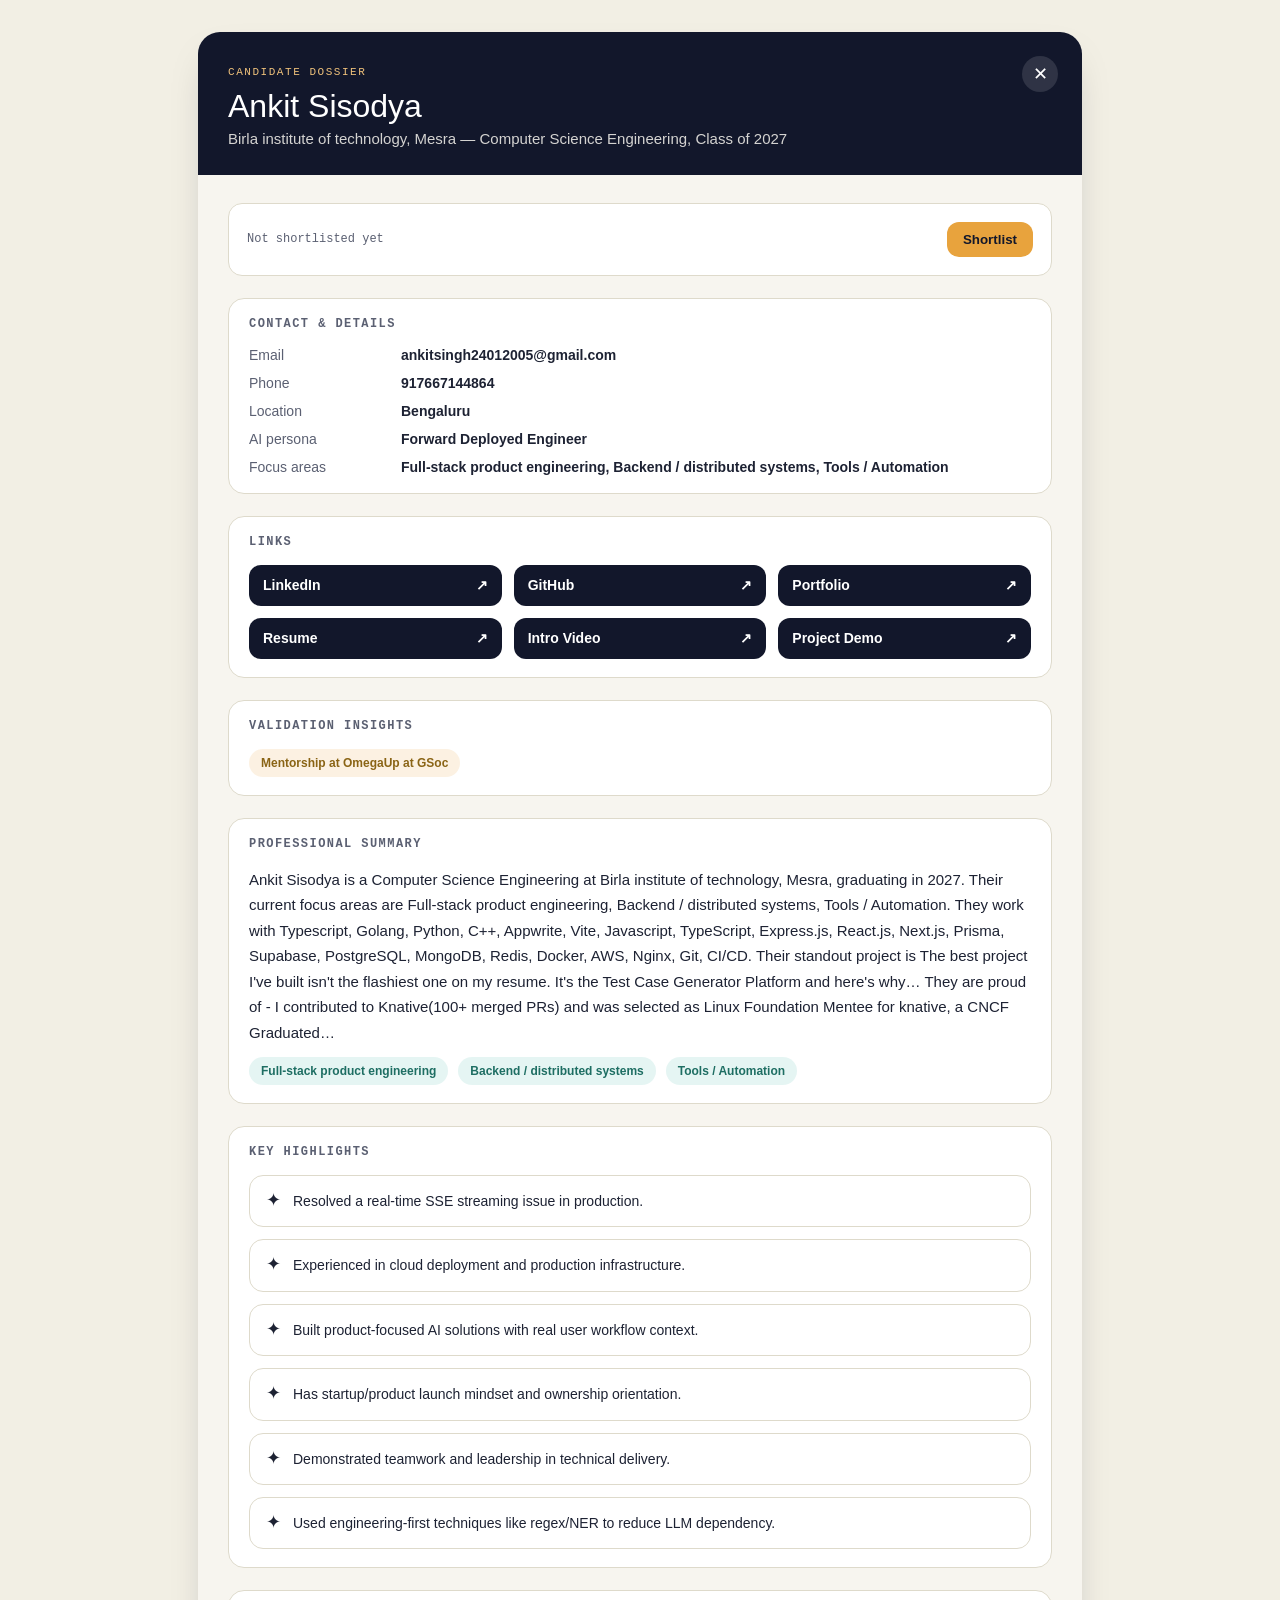
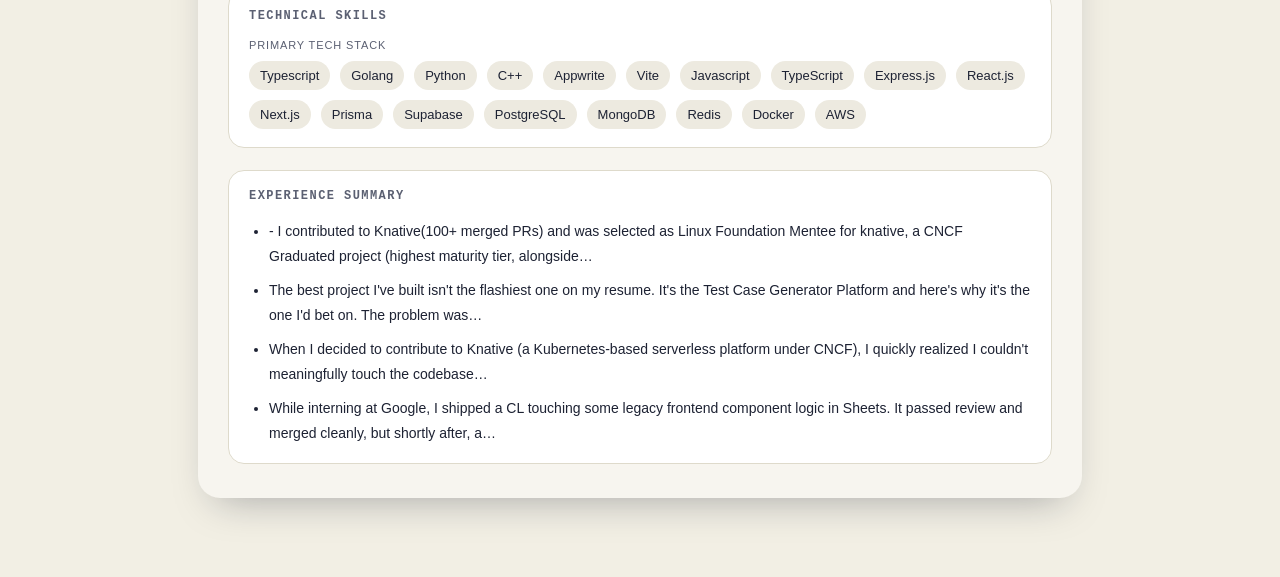
==== candidate-dossier-ankit-sisodya.html @ 75909a54 "initial commit" ====
<!DOCTYPE html>
<html lang="en">
<head>
  <meta charset="UTF-8">
  <meta name="viewport" content="width=device-width, initial-scale=1.0">
  <title>Candidate Dossier — Ankit Sisodya</title>
  <style>
    :root{--navy:#12172B;--amber:#E8A33D;--amber-dark:#C97F1C;--paper:#F7F5EF;--paper-dim:#EDEAE0;--ink:#1D2233;--ink-soft:#5B6072;--line:#DEDACB;--shadow:0 18px 40px -18px rgba(18,23,43,0.35);}
    *{box-sizing:border-box;}body{margin:0;font-family:Inter,sans-serif;background:#f2efe4;color:var(--ink);} .page{max-width:920px;margin:32px auto;padding:0 18px 48px;} .dossier{background:var(--paper);border-radius:22px;overflow:hidden;box-shadow:var(--shadow);} .dossier-head{background:var(--navy);color:#fff;padding:34px 30px 28px;position:relative;} .dossier-eyebrow{margin:0 0 12px;font-family:JetBrains Mono,monospace;font-size:11px;letter-spacing:0.14em;text-transform:uppercase;color:#F0C27B;} .dossier-name{margin:0;font-family:Space Grotesk,sans-serif;font-size:32px;line-height:1.05;} .dossier-uni{margin:6px 0 0;font-size:15px;color:rgba(247,245,239,0.85);} .dossier-close{position:absolute;top:24px;right:24px;width:36px;height:36px;border-radius:50%;border:none;background:rgba(255,255,255,0.12);color:#fff;font-size:18px;cursor:pointer;} .dossier-body{padding:28px 30px 34px;display:grid;gap:22px;} .dossier-shortlist-box{background:#fff;border:1px solid var(--line);border-radius:14px;padding:18px;display:flex;flex-wrap:wrap;align-items:center;justify-content:space-between;gap:12px;} .dossier-shortlist-top{display:flex;align-items:center;gap:12px;flex-wrap:wrap;} .mono{font-family:JetBrains Mono,monospace;color:var(--ink-soft);font-size:12px;} .shortlist-btn{padding:10px 16px;border:none;border-radius:12px;cursor:pointer;background:var(--amber);color:var(--navy);font-weight:700;transition:transform .15s ease;} .shortlist-btn:hover{transform:translateY(-1px);background:var(--amber-dark);} .companies-list{font-size:13px;color:var(--ink-soft);} .field-group{background:#fff;border:1px solid var(--line);border-radius:16px;padding:18px 20px;} .field-group h3{margin:0 0 16px;font-family:JetBrains Mono,monospace;font-size:12px;letter-spacing:.12em;text-transform:uppercase;color:var(--ink-soft);} .contact-rows{display:grid;gap:12px;} .contact-row{display:flex;gap:12px;flex-wrap:wrap;font-size:14px;} .contact-row .k{color:var(--ink-soft);min-width:140px;flex:0 0 auto;} .contact-row .v{font-weight:600;word-break:break-word;} .link-buttons{display:grid;gap:12px;grid-template-columns:repeat(auto-fit,minmax(200px,1fr));} .link-btn{display:inline-flex;align-items:center;justify-content:space-between;padding:12px 14px;border-radius:12px;background:var(--navy);color:#fff;text-decoration:none;font-weight:600;font-size:14px;} .link-btn .arrow{margin-left:8px;font-family:JetBrains Mono,monospace;} .tag-row{display:flex;flex-wrap:wrap;gap:10px;} .tag-chip{display:inline-flex;align-items:center;padding:7px 12px;border-radius:999px;font-size:12px;font-weight:600;} .focus-chip{background:rgba(47,168,154,0.12);color:#1E6E63;} .insight-chip{background:rgba(232,163,61,0.15);color:#8A6415;} .summary-text{margin:0;font-size:15px;line-height:1.7;color:var(--ink);} .highlight-list{display:grid;gap:12px;} .highlight-item{display:flex;gap:12px;align-items:flex-start;background:#fff;border:1px solid var(--line);border-radius:14px;padding:14px 16px;} .highlight-icon{font-size:18px;line-height:1.2;flex:0 0 auto;} .highlight-text{font-size:14px;line-height:1.6;} .skill-groups{display:grid;gap:14px;} .skill-group-label{display:block;margin-bottom:10px;font-size:11px;letter-spacing:.08em;text-transform:uppercase;color:var(--ink-soft);} .skill-chips{display:flex;flex-wrap:wrap;gap:10px;} .skill-chip{display:inline-flex;padding:7px 11px;border-radius:999px;background:var(--paper-dim);color:var(--ink);font-size:13px;} .experience-list{margin:0;padding-left:20px;display:grid;gap:10px;} .experience-list li{font-size:14px;line-height:1.75;} @media(max-width:760px){.dossier-body{padding:24px 18px 28px;}.contact-row{flex-direction:column;}}
  </style>
</head>
<body>
  <div class="page">
    <div class="dossier">
      <div class="dossier-head">
        <button class="dossier-close" aria-label="Close">✕</button>
        <p class="dossier-eyebrow">Candidate Dossier</p>
        <p class="dossier-name">Ankit Sisodya</p>
        <p class="dossier-uni">Birla institute of technology, Mesra — Computer Science Engineering, Class of 2027</p>
      </div>
      <div class="dossier-body">
        <div class="dossier-shortlist-box">
          <div class="dossier-shortlist-top"><span class="mono">Not shortlisted yet</span></div>
          <button class="shortlist-btn">Shortlist</button>
        </div>
        <div class="field-group">
          <h3>Contact & Details</h3>
          <div class="contact-rows">
            <div class="contact-row"><span class="k">Email</span><span class="v">ankitsingh24012005@gmail.com</span></div><div class="contact-row"><span class="k">Phone</span><span class="v">917667144864</span></div><div class="contact-row"><span class="k">Location</span><span class="v">Bengaluru</span></div><div class="contact-row"><span class="k">AI persona</span><span class="v">Forward Deployed Engineer</span></div><div class="contact-row"><span class="k">Focus areas</span><span class="v">Full-stack product engineering, Backend / distributed systems, Tools / Automation</span></div>
          </div>
        </div>
        <div class="field-group"><h3>Links</h3><div class="link-buttons"><a class="link-btn" href="https://www.linkedin.com/in/ankitsisodya/" target="_blank" rel="noopener noreferrer">LinkedIn <span class="arrow">↗</span></a><a class="link-btn" href="https://github.com/Ankitsinghsisodya" target="_blank" rel="noopener noreferrer">GitHub <span class="arrow">↗</span></a><a class="link-btn" href="https://gsoc-espionage.vercel.app/" target="_blank" rel="noopener noreferrer">Portfolio <span class="arrow">↗</span></a><a class="link-btn" href="https://drive.google.com/file/d/17nsuQmwnG-FZNcWGhAJ-VehEWinyuTfQ/view" target="_blank" rel="noopener noreferrer">Resume <span class="arrow">↗</span></a><a class="link-btn" href="https://drive.google.com/file/d/1cIO8E9qmNXMyXBC9x05oOVDGv3afHLpD/view?usp=sharing" target="_blank" rel="noopener noreferrer">Intro Video <span class="arrow">↗</span></a><a class="link-btn" href="http://gsoc.app/" target="_blank" rel="noopener noreferrer">Project Demo <span class="arrow">↗</span></a></div></div>
        <div class="field-group"><h3>Validation Insights</h3><div class="tag-row"><span class="tag-chip insight-chip">Mentorship at OmegaUp at GSoc</span></div></div>
        <div class="field-group"><h3>Professional Summary</h3><p class="summary-text">Ankit Sisodya is a Computer Science Engineering at Birla institute of technology, Mesra, graduating in 2027. Their current focus areas are Full-stack product engineering, Backend / distributed systems, Tools / Automation. They work with Typescript, Golang, Python, C++, Appwrite, Vite, Javascript, TypeScript, Express.js, React.js, Next.js, Prisma, Supabase, PostgreSQL, MongoDB, Redis, Docker, AWS, Nginx, Git, CI/CD. Their standout project is The best project I've built isn't the flashiest one on my resume. It's the Test Case Generator Platform and here's why… They are proud of - I contributed to Knative(100+ merged PRs) and was selected as Linux Foundation Mentee for knative, a CNCF Graduated…</p><div class="tag-row" style="margin-top:12px;"><span class="tag-chip focus-chip">Full-stack product engineering</span><span class="tag-chip focus-chip">Backend / distributed systems</span><span class="tag-chip focus-chip">Tools / Automation</span></div></div>
        <div class="field-group"><h3>Key Highlights</h3><div class="highlight-list"><div class="highlight-item"><span class="highlight-icon">✦</span><span class="highlight-text">Resolved a real-time SSE streaming issue in production.</span></div><div class="highlight-item"><span class="highlight-icon">✦</span><span class="highlight-text">Experienced in cloud deployment and production infrastructure.</span></div><div class="highlight-item"><span class="highlight-icon">✦</span><span class="highlight-text">Built product-focused AI solutions with real user workflow context.</span></div><div class="highlight-item"><span class="highlight-icon">✦</span><span class="highlight-text">Has startup/product launch mindset and ownership orientation.</span></div><div class="highlight-item"><span class="highlight-icon">✦</span><span class="highlight-text">Demonstrated teamwork and leadership in technical delivery.</span></div><div class="highlight-item"><span class="highlight-icon">✦</span><span class="highlight-text">Used engineering-first techniques like regex/NER to reduce LLM dependency.</span></div></div></div>
        <div class="field-group"><h3>Technical Skills</h3><div class="skill-groups"><div><span class="skill-group-label">Primary tech stack</span><div class="skill-chips"><span class="skill-chip">Typescript</span><span class="skill-chip">Golang</span><span class="skill-chip">Python</span><span class="skill-chip">C++</span><span class="skill-chip">Appwrite</span><span class="skill-chip">Vite</span><span class="skill-chip">Javascript</span><span class="skill-chip">TypeScript</span><span class="skill-chip">Express.js</span><span class="skill-chip">React.js</span><span class="skill-chip">Next.js</span><span class="skill-chip">Prisma</span><span class="skill-chip">Supabase</span><span class="skill-chip">PostgreSQL</span><span class="skill-chip">MongoDB</span><span class="skill-chip">Redis</span><span class="skill-chip">Docker</span><span class="skill-chip">AWS</span></div></div></div></div>
        <div class="field-group"><h3>Experience Summary</h3><ul class="experience-list"><li>- I contributed to Knative(100+ merged PRs) and was selected as Linux Foundation Mentee for knative, a CNCF Graduated project (highest maturity tier, alongside…</li><li>The best project I've built isn't the flashiest one on my resume. It's the Test Case Generator Platform and here's why it's the one I'd bet on. The problem was…</li><li>When I decided to contribute to Knative (a Kubernetes-based serverless platform under CNCF), I quickly realized I couldn't meaningfully touch the codebase…</li><li>While interning at Google, I shipped a CL touching some legacy frontend component logic in Sheets. It passed review and merged cleanly, but shortly after, a…</li></ul></div>
      </div>
    </div>
  </div>
</body>
</html>
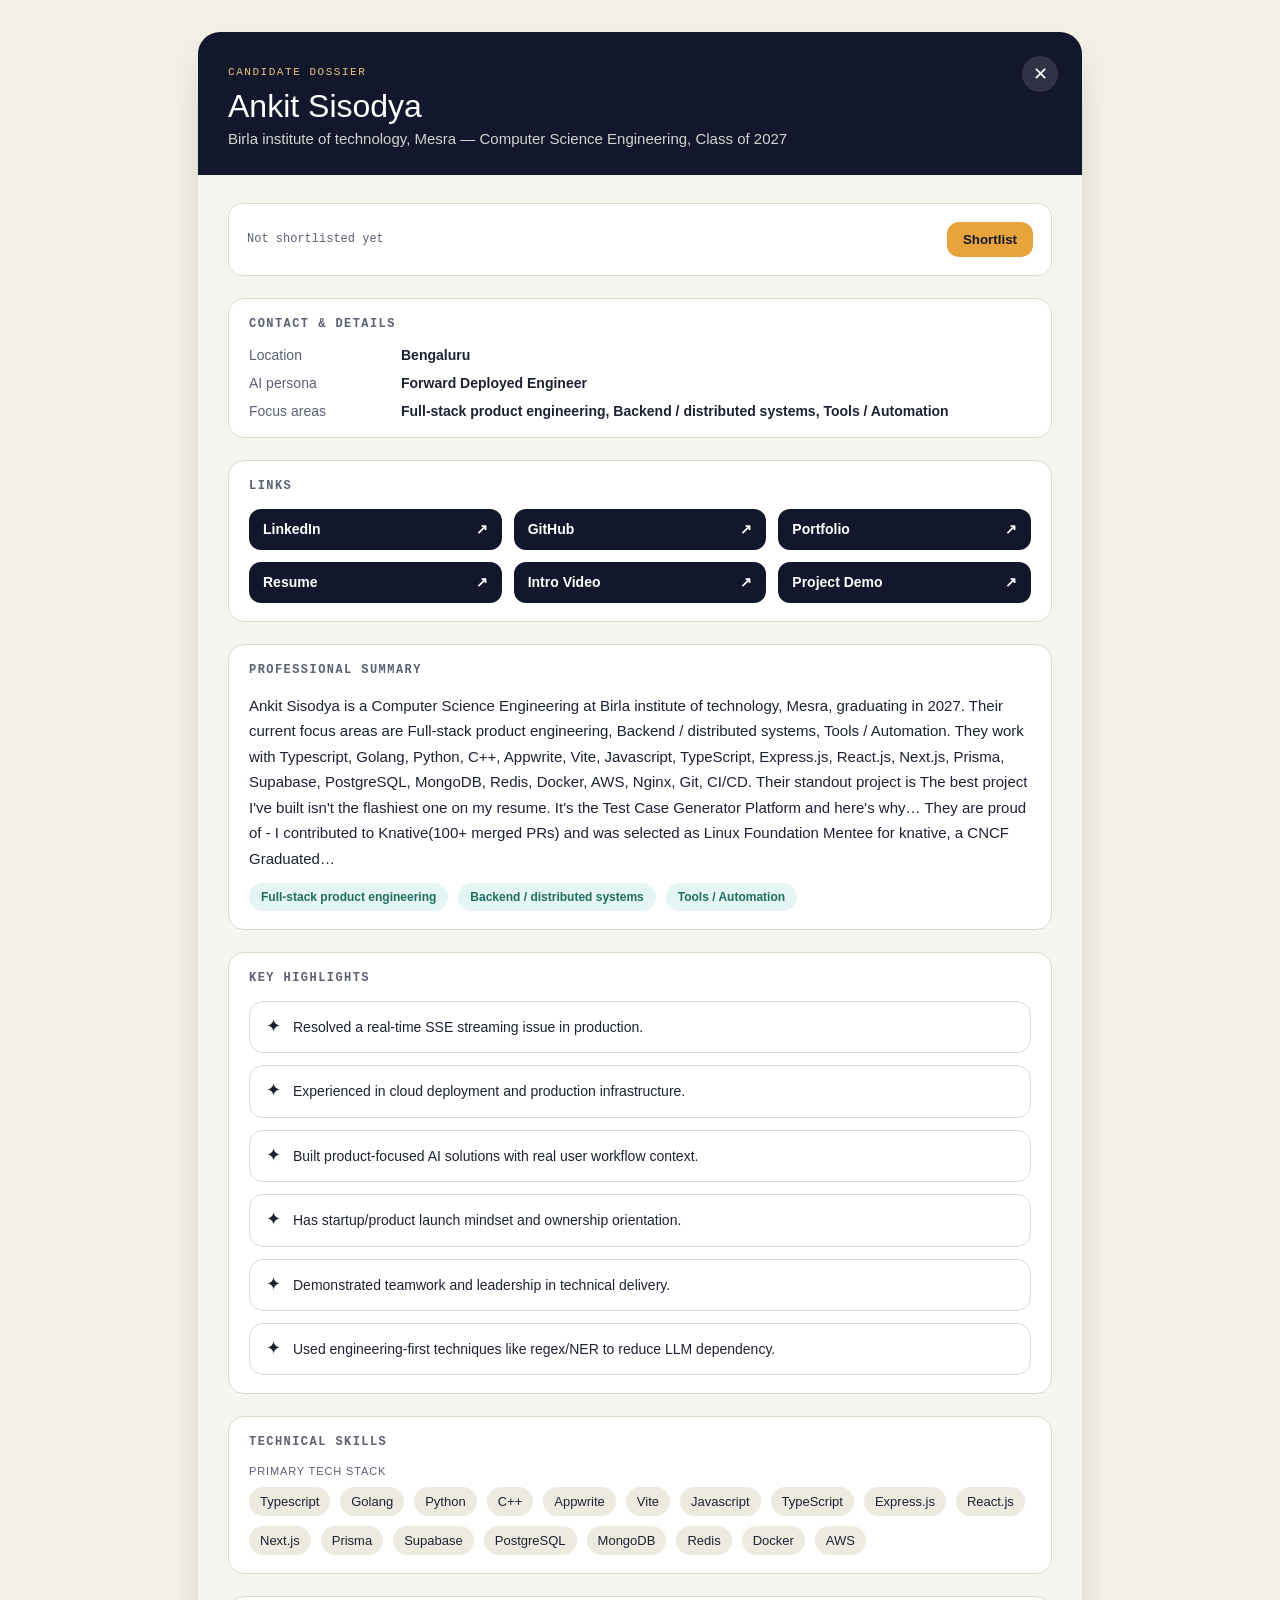
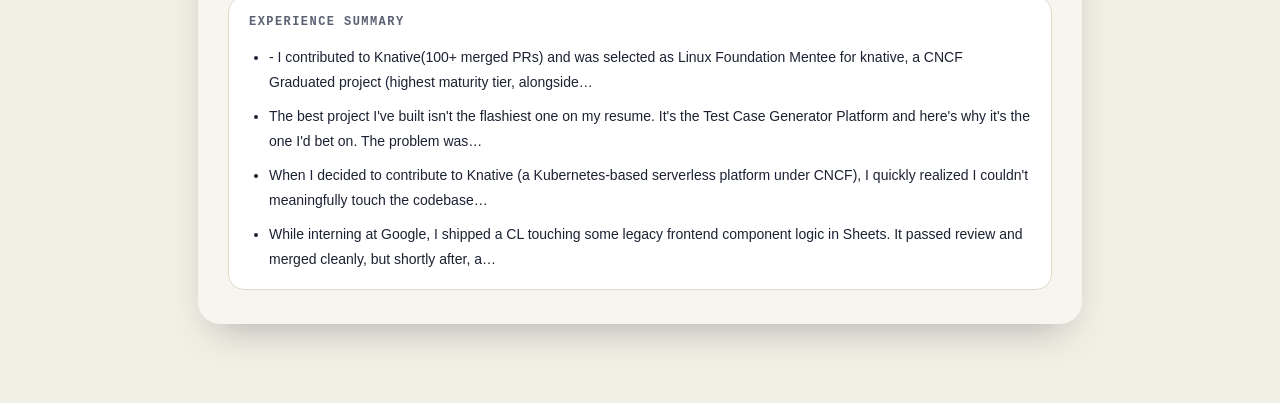
==== commit 534afad7: "chore: update all candidate profiles - remove email/phone and validation insights - Removed email an" ====
--- a/candidate-dossier-ankit-sisodya.html
+++ b/candidate-dossier-ankit-sisodya.html
@@ -26,11 +26,11 @@
         <div class="field-group">
           <h3>Contact & Details</h3>
           <div class="contact-rows">
-            <div class="contact-row"><span class="k">Email</span><span class="v">ankitsingh24012005@gmail.com</span></div><div class="contact-row"><span class="k">Phone</span><span class="v">917667144864</span></div><div class="contact-row"><span class="k">Location</span><span class="v">Bengaluru</span></div><div class="contact-row"><span class="k">AI persona</span><span class="v">Forward Deployed Engineer</span></div><div class="contact-row"><span class="k">Focus areas</span><span class="v">Full-stack product engineering, Backend / distributed systems, Tools / Automation</span></div>
+            <div class="contact-row"><span class="k">Location</span><span class="v">Bengaluru</span></div><div class="contact-row"><span class="k">AI persona</span><span class="v">Forward Deployed Engineer</span></div><div class="contact-row"><span class="k">Focus areas</span><span class="v">Full-stack product engineering, Backend / distributed systems, Tools / Automation</span></div>
           </div>
         </div>
         <div class="field-group"><h3>Links</h3><div class="link-buttons"><a class="link-btn" href="https://www.linkedin.com/in/ankitsisodya/" target="_blank" rel="noopener noreferrer">LinkedIn <span class="arrow">↗</span></a><a class="link-btn" href="https://github.com/Ankitsinghsisodya" target="_blank" rel="noopener noreferrer">GitHub <span class="arrow">↗</span></a><a class="link-btn" href="https://gsoc-espionage.vercel.app/" target="_blank" rel="noopener noreferrer">Portfolio <span class="arrow">↗</span></a><a class="link-btn" href="https://drive.google.com/file/d/17nsuQmwnG-FZNcWGhAJ-VehEWinyuTfQ/view" target="_blank" rel="noopener noreferrer">Resume <span class="arrow">↗</span></a><a class="link-btn" href="https://drive.google.com/file/d/1cIO8E9qmNXMyXBC9x05oOVDGv3afHLpD/view?usp=sharing" target="_blank" rel="noopener noreferrer">Intro Video <span class="arrow">↗</span></a><a class="link-btn" href="http://gsoc.app/" target="_blank" rel="noopener noreferrer">Project Demo <span class="arrow">↗</span></a></div></div>
-        <div class="field-group"><h3>Validation Insights</h3><div class="tag-row"><span class="tag-chip insight-chip">Mentorship at OmegaUp at GSoc</span></div></div>
+
         <div class="field-group"><h3>Professional Summary</h3><p class="summary-text">Ankit Sisodya is a Computer Science Engineering at Birla institute of technology, Mesra, graduating in 2027. Their current focus areas are Full-stack product engineering, Backend / distributed systems, Tools / Automation. They work with Typescript, Golang, Python, C++, Appwrite, Vite, Javascript, TypeScript, Express.js, React.js, Next.js, Prisma, Supabase, PostgreSQL, MongoDB, Redis, Docker, AWS, Nginx, Git, CI/CD. Their standout project is The best project I've built isn't the flashiest one on my resume. It's the Test Case Generator Platform and here's why… They are proud of - I contributed to Knative(100+ merged PRs) and was selected as Linux Foundation Mentee for knative, a CNCF Graduated…</p><div class="tag-row" style="margin-top:12px;"><span class="tag-chip focus-chip">Full-stack product engineering</span><span class="tag-chip focus-chip">Backend / distributed systems</span><span class="tag-chip focus-chip">Tools / Automation</span></div></div>
         <div class="field-group"><h3>Key Highlights</h3><div class="highlight-list"><div class="highlight-item"><span class="highlight-icon">✦</span><span class="highlight-text">Resolved a real-time SSE streaming issue in production.</span></div><div class="highlight-item"><span class="highlight-icon">✦</span><span class="highlight-text">Experienced in cloud deployment and production infrastructure.</span></div><div class="highlight-item"><span class="highlight-icon">✦</span><span class="highlight-text">Built product-focused AI solutions with real user workflow context.</span></div><div class="highlight-item"><span class="highlight-icon">✦</span><span class="highlight-text">Has startup/product launch mindset and ownership orientation.</span></div><div class="highlight-item"><span class="highlight-icon">✦</span><span class="highlight-text">Demonstrated teamwork and leadership in technical delivery.</span></div><div class="highlight-item"><span class="highlight-icon">✦</span><span class="highlight-text">Used engineering-first techniques like regex/NER to reduce LLM dependency.</span></div></div></div>
         <div class="field-group"><h3>Technical Skills</h3><div class="skill-groups"><div><span class="skill-group-label">Primary tech stack</span><div class="skill-chips"><span class="skill-chip">Typescript</span><span class="skill-chip">Golang</span><span class="skill-chip">Python</span><span class="skill-chip">C++</span><span class="skill-chip">Appwrite</span><span class="skill-chip">Vite</span><span class="skill-chip">Javascript</span><span class="skill-chip">TypeScript</span><span class="skill-chip">Express.js</span><span class="skill-chip">React.js</span><span class="skill-chip">Next.js</span><span class="skill-chip">Prisma</span><span class="skill-chip">Supabase</span><span class="skill-chip">PostgreSQL</span><span class="skill-chip">MongoDB</span><span class="skill-chip">Redis</span><span class="skill-chip">Docker</span><span class="skill-chip">AWS</span></div></div></div></div>
